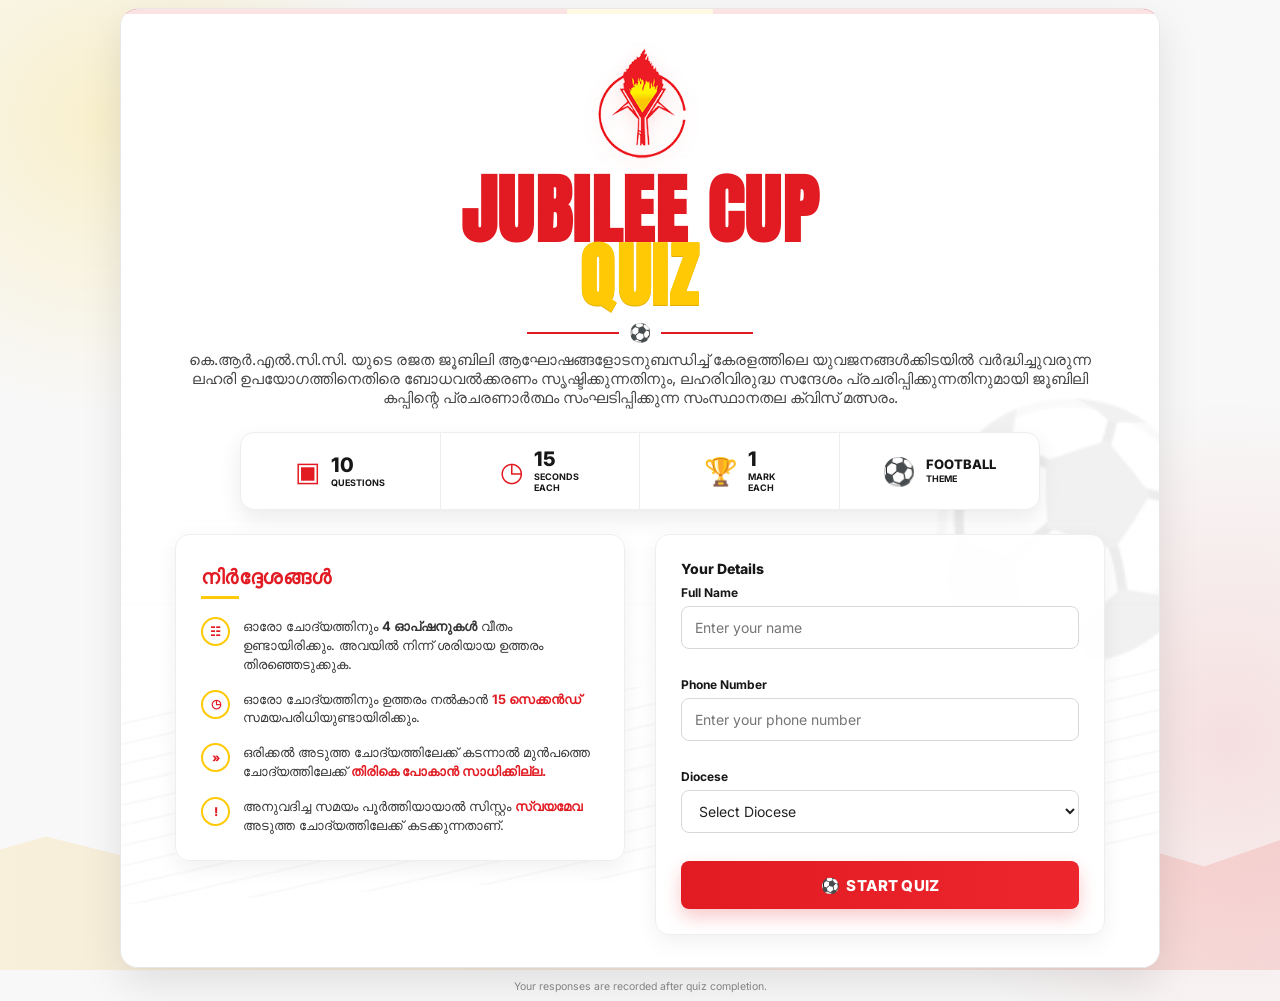
==== jubilee-cup-quiz/index.html @ 4809ac61 "feat: jubilee-cup-quiz" ====
<!DOCTYPE html>
<html lang="en">
<head>
<meta charset="UTF-8">
<meta name="viewport" content="width=device-width, initial-scale=1.0, maximum-scale=1.0, viewport-fit=cover">
<title>Jubilee Cup - Quiz</title>
<style>

@import url('https://fonts.googleapis.com/css2?family=Anton&family=Inter:wght@400;500;600;700;800&display=swap');

:root{
  --red:#e21b23;--red-dark:#bd1118;--yellow:#ffca05;--yellow-soft:#fff8dc;
  --ink:#171717;--muted:#676767;--line:#e5e5e5;--green:#42ad45;
  --card:#fff;--bg:#fafafa;
}
*{box-sizing:border-box}
html,body{margin:0;padding:0}
body{
  min-height:100vh;font-family:Inter,Arial,sans-serif;color:var(--ink);
  background:
    radial-gradient(circle at 8% 12%,rgba(255,202,5,.18),transparent 20%),
    radial-gradient(circle at 96% 74%,rgba(226,27,35,.11),transparent 24%),
    #f8f8f8;
  display:flex;align-items:center;justify-content:center;padding:18px;
}
body:before{
  content:"";position:fixed;z-index:0;inset:auto -8% -70px;height:230px;
  background:linear-gradient(90deg,rgba(255,202,5,.75),rgba(226,27,35,.8));
  clip-path:polygon(0 60%,10% 42%,18% 55%,28% 30%,40% 52%,52% 24%,64% 52%,76% 32%,88% 55%,100% 28%,100% 100%,0 100%);
  opacity:.16;pointer-events:none;
}
.app{width:100%;max-width:1040px;position:relative;z-index:1}
.screen{animation:fadeIn .25s ease}
@keyframes fadeIn{from{opacity:.5;transform:translateY(4px)}to{opacity:1;transform:none}}

.brand-top{display:flex;align-items:center;justify-content:center;gap:10px;margin-bottom:9px}
.logo{width:64px;height:64px;object-fit:contain}
.eyebrow{
  margin:0;text-align:center;font-size:11px;font-weight:800;letter-spacing:.18em;
  text-transform:uppercase;color:var(--red)
}
.brand-inline{display:flex;align-items:center;gap:8px}
.brand-inline .mini-logo{width:32px;height:32px;object-fit:contain}

.card{
  position:relative;background:rgba(255,255,255,.98);border:1px solid #e7e7e7;
  border-radius:18px;overflow:hidden;box-shadow:0 15px 42px rgba(0,0,0,.10);
}
.card:before{
  content:"";position:absolute;left:0;right:0;top:0;height:5px;
  background:linear-gradient(90deg,var(--red) 0 43%,var(--yellow) 43% 57%,var(--red) 57%)
}
.hero-card{min-height:780px;padding:38px 54px 32px}
.hero-bg{
  position:absolute;inset:0;pointer-events:none;overflow:hidden;
  background:
    linear-gradient(to bottom,rgba(255,255,255,.88) 0 45%,rgba(255,255,255,.96) 68%,#fff 100%),
    repeating-linear-gradient(0deg,transparent 0 26px,rgba(0,0,0,.035) 26px 28px);
}
.hero-bg:before{
  content:"⚽";position:absolute;right:-60px;top:370px;font-size:240px;
  opacity:.07;filter:grayscale(1);
}
.hero-bg:after{
  content:"";position:absolute;left:-5%;right:-5%;bottom:90px;height:190px;
  background:repeating-linear-gradient(170deg,transparent 0 17px,rgba(0,0,0,.035) 18px 20px);
  transform:skewY(-3deg);opacity:.6;
}
.hero-content{position:relative;z-index:2}
.hero-logo{
  width:112px;height:112px;margin:0 auto 8px;object-fit:contain;
  filter:drop-shadow(0 5px 9px rgba(226,27,35,.15))
}
.hero-title{
  font-family:Anton,Impact,sans-serif;text-align:center;text-transform:uppercase;
  letter-spacing:.02em;line-height:.9;margin:0;color:var(--red);font-size:76px
}
.hero-title span{display:block;color:var(--yellow);font-size:70px;text-shadow:0 1px 0 #e4ae00}
.hero-rule{display:flex;align-items:center;justify-content:center;gap:10px;margin:15px auto 7px;color:var(--red)}
.hero-rule:before,.hero-rule:after{content:"";height:2px;width:92px;background:var(--red)}
.hero-rule b{font-size:18px}
.hero-subtitle{text-align:center;margin:0 0 25px;color:#444;font-size:15px}

.info-strip{
  display:grid;grid-template-columns:repeat(4,1fr);max-width:800px;margin:0 auto 24px;
  background:#fff;border:1px solid #eee;border-radius:14px;box-shadow:0 9px 22px rgba(0,0,0,.08);overflow:hidden
}
.info-item{display:flex;align-items:center;justify-content:center;gap:10px;padding:16px 10px;border-right:1px solid #eee}
.info-item:last-child{border-right:0}
.info-icon{font-size:27px;color:var(--red)}
.info-value{font-size:20px;font-weight:800;line-height:1}
.info-label{font-size:9px;font-weight:700;text-transform:uppercase;line-height:1.15;margin-top:3px}

.hero-bottom{display:grid;grid-template-columns:1fr 1fr;gap:30px;align-items:start}
.panel{background:rgba(255,255,255,.96);border:1px solid #eee;border-radius:14px;padding:25px;box-shadow:0 7px 22px rgba(0,0,0,.06)}
.panel-title{
  font-family:Anton,Impact,sans-serif;text-transform:uppercase;color:var(--red);
  font-size:20px;letter-spacing:.02em;margin:0 0 18px
}
.panel-title:after{content:"";display:block;width:38px;height:3px;background:var(--yellow);margin-top:5px}
.guidelines{list-style:none;padding:0;margin:0;display:flex;flex-direction:column;gap:16px}
.guidelines li{display:flex;gap:13px;align-items:flex-start;color:#333;font-size:13px;line-height:1.45}
.mark{
  flex:0 0 29px;width:29px;height:29px;border-radius:50%;border:2px solid var(--yellow);
  color:var(--red);display:flex;align-items:center;justify-content:center;font-weight:800;font-size:12px
}
.form-title{font-size:14px;font-weight:800;margin:0 0 8px}
.field{margin-bottom:12px}
.field label{display:block;font-size:12px;font-weight:700;margin-bottom:6px}
.field input,.field select{
  width:100%;height:43px;padding:0 13px;border:1px solid #d8d8d8;border-radius:8px;
  background:#fff;color:#222;font:14px Inter,Arial,sans-serif;outline:none
}
.field input:focus,.field select:focus{border-color:var(--red);box-shadow:0 0 0 3px rgba(226,27,35,.09)}
.field .err{min-height:12px;margin-top:4px;color:#bd1118;font-size:11px}
.btn{
  width:100%;border:0;border-radius:8px;height:48px;padding:0 18px;cursor:pointer;
  font:800 15px Inter,Arial,sans-serif;letter-spacing:.01em
}
.btn-primary{background:linear-gradient(90deg,var(--red),#ed262e);color:#fff;box-shadow:0 8px 18px rgba(226,27,35,.23)}
.btn-primary:hover{filter:brightness(.97);transform:translateY(-1px)}
.btn:disabled{opacity:.5;cursor:not-allowed;transform:none}
.footer-note{text-align:center;color:#888;font-size:10.5px;margin:12px 0 0}
.notice{padding:10px 12px;border-radius:8px;font-size:12px;line-height:1.4;margin-bottom:12px;display:none}
.notice.error{display:block;background:#fff0f0;border:1px solid #f1b4b7;color:#a9181e}
.notice.success{display:block;background:#eef9f0;border:1px solid #b7dfbd;color:#1f7131}
.spinner{width:17px;height:17px;border:2px solid rgba(255,255,255,.35);border-top-color:#fff;border-radius:50%;display:inline-block;vertical-align:-4px;animation:spin .7s linear infinite;margin-right:7px}
@keyframes spin{to{transform:rotate(360deg)}}

/* Quiz */
.quiz-card{max-width:640px;margin:0 auto;padding-bottom:28px}
.quiz-header{
  min-height:66px;padding:0 20px;display:flex;align-items:center;justify-content:space-between;
  color:#fff;background:linear-gradient(90deg,var(--red),#d8151d)
}
.quiz-brand{display:flex;align-items:center;gap:9px;font-family:Anton,Impact,sans-serif;text-transform:uppercase;font-size:20px}
.quiz-brand img{width:36px;height:36px;object-fit:contain;filter:brightness(0) invert(1)}
.quiz-brand span{color:#fff}.quiz-brand b{color:var(--yellow)}
.q-counter{font-size:13px;font-weight:800}
.quiz-body{padding:26px 32px 0}
.progress-dots{display:flex;gap:0;margin:0 0 34px}
.dot{height:8px;flex:1;background:#d8d8d8;position:relative}
.dot:first-child{border-radius:5px 0 0 5px}.dot:last-child{border-radius:0 5px 5px 0}
.dot.done{background:var(--green)}.dot.current{background:var(--red)}
.dot:after{content:"";position:absolute;width:12px;height:12px;border-radius:50%;background:inherit;left:50%;top:50%;transform:translate(-50%,-50%)}
.quiz-meta{display:flex;justify-content:space-between;align-items:center;margin-bottom:14px}
.question-kicker{font-size:10px;text-transform:uppercase;font-weight:800;color:#777}
.timer-ring{width:62px;height:62px;border-radius:50%;position:relative;display:flex;align-items:center;justify-content:center;background:#fff}
.timer-ring svg{position:absolute;inset:0;transform:rotate(-90deg)}
.timer-ring .num{font-size:20px;font-weight:800;color:var(--red);z-index:1}
.timer-ring.warn .num{color:#bd1118}
.question-text{font-size:22px;line-height:1.3;font-weight:800;margin:0 0 22px;max-width:530px}
.options{display:flex;flex-direction:column;gap:10px}
.option{
  min-height:54px;display:flex;align-items:center;gap:15px;border:1px solid #ddd;
  border-radius:9px;background:#fff;padding:10px 14px;text-align:left;color:#222;font:14px Inter,Arial,sans-serif;
  cursor:pointer;transition:.15s;box-shadow:0 2px 5px rgba(0,0,0,.025)
}
.option:hover{border-color:var(--red);background:#fff9f9}
.option .letter{
  width:31px;height:31px;flex:0 0 31px;border-radius:50%;border:2px solid var(--yellow);
  display:flex;align-items:center;justify-content:center;font-weight:800;color:#b7141a
}
.option.selected{border-color:var(--red);background:#fff1f1}
.option.selected .letter{background:var(--red);border-color:var(--red);color:#fff}
.option:disabled{cursor:default}
.quiz-foot{height:70px;margin-top:30px;background:linear-gradient(0deg,#fff4f4,transparent);position:relative;overflow:hidden}
.quiz-foot:after{content:"";position:absolute;left:0;right:0;bottom:-55px;height:105px;background:rgba(226,27,35,.12);clip-path:polygon(0 58%,10% 45%,20% 58%,30% 35%,40% 60%,50% 42%,60% 62%,70% 38%,80% 58%,90% 43%,100% 56%,100% 100%,0 100%)}

/* Results */
.result-card{max-width:640px;margin:0 auto;padding:38px 32px 24px;text-align:center;overflow:hidden}
.confetti{position:absolute;inset:0;pointer-events:none;opacity:.9;background:
  radial-gradient(circle at 12% 10%,var(--yellow) 0 3px,transparent 4px),
  radial-gradient(circle at 82% 8%,var(--red) 0 3px,transparent 4px),
  radial-gradient(circle at 25% 25%,var(--red) 0 2px,transparent 3px),
  radial-gradient(circle at 75% 25%,var(--yellow) 0 2px,transparent 3px),
  radial-gradient(circle at 7% 60%,var(--yellow) 0 3px,transparent 4px),
  radial-gradient(circle at 94% 65%,var(--red) 0 3px,transparent 4px)
}
.result-logo{width:100px;height:100px;object-fit:contain;margin-bottom:8px}
.result-title{font-family:Anton,Impact,sans-serif;text-transform:uppercase;color:var(--red);font-size:38px;margin:0 0 5px}
.result-subtitle{margin:0;color:#444;font-size:14px}
.score-box{margin:22px auto 10px;max-width:390px;padding:20px;border-radius:13px;border:1px solid #eee;box-shadow:0 5px 16px rgba(0,0,0,.06);position:relative}
.score-label{font-size:10px;font-weight:800;text-transform:uppercase;color:#777}
.score{font-family:Anton,Impact,sans-serif;font-size:78px;line-height:.95;color:var(--red);margin:3px 0}
.score small{font-family:Inter,Arial,sans-serif;color:#888;font-size:27px}
.stat-grid{display:grid;grid-template-columns:repeat(3,1fr);max-width:470px;margin:0 auto 22px;border:1px solid #eee;border-radius:12px;overflow:hidden}
.stat{padding:13px 8px;border-right:1px solid #eee}.stat:last-child{border-right:0}
.stat .icon{font-size:22px}.stat .val{font-size:16px;font-weight:800;margin-top:3px}.stat .lbl{font-size:9px;text-transform:uppercase;color:#777;margin-top:2px}
.btn-secondary{background:#fff;border:1.5px solid var(--red);color:var(--red)}
.btn-secondary:hover{background:#fff5f5}
.result-foot{height:62px;margin:22px -32px -24px;background:linear-gradient(90deg,rgba(255,202,5,.9),rgba(226,27,35,.9));clip-path:polygon(0 50%,8% 32%,16% 52%,25% 30%,35% 55%,45% 35%,55% 58%,65% 32%,75% 54%,85% 33%,100% 52%,100% 100%,0 100%)}

.hidden{display:none!important}

@media(max-width:760px){
  body{padding:10px}.hero-card{padding:30px 20px 24px;min-height:0}
  .hero-title{font-size:55px}.hero-title span{font-size:50px}
  .hero-logo{width:90px;height:90px}
  .info-strip{grid-template-columns:repeat(2,1fr)}
  .info-item:nth-child(2){border-right:0}.info-item:nth-child(-n+2){border-bottom:1px solid #eee}
  .hero-bottom{grid-template-columns:1fr;gap:16px}
  .quiz-body{padding:24px 20px 0}.question-text{font-size:20px}
}
@media(max-width:460px){
  body{padding:6px}.hero-title{font-size:43px}.hero-title span{font-size:40px}.hero-card{border-radius:12px}
  .info-item{padding:13px 6px}.info-icon{font-size:23px}.info-value{font-size:17px}
  .panel{padding:19px}.quiz-header{padding:0 14px}.quiz-brand{font-size:17px}.q-counter{font-size:11px}
  .stat-grid{grid-template-columns:1fr}.stat{border-right:0;border-bottom:1px solid #eee}.stat:last-child{border-bottom:0}
}


/* Mobile-first refinements */
html{width:100%;overflow-x:hidden}
body{width:100%;max-width:100%;overflow-x:hidden;padding:8px}
.app{width:100%;max-width:1040px;min-width:0}
.card{max-width:100%;min-width:0}

@media (max-width:760px){
  body{padding:6px;display:block}
  .app{margin:0 auto;width:100%}

  /* Welcome */
  .hero-card{
    width:100%;padding:24px 14px 18px;border-radius:14px;
    min-height:0;overflow:hidden
  }
  .hero-logo{width:76px;height:76px;margin-bottom:4px}
  .eyebrow{font-size:9px;letter-spacing:.12em}
  .hero-title{
    font-size:43px;line-height:.88;letter-spacing:.01em;
    word-break:normal
  }
  .hero-title span{font-size:39px}
  .hero-rule{margin:11px auto 5px}
  .hero-rule:before,.hero-rule:after{width:55px}
  .hero-subtitle{font-size:13px;margin-bottom:17px}

  .info-strip{
    width:100%;grid-template-columns:repeat(2,minmax(0,1fr));
    margin-bottom:15px;border-radius:11px
  }
  .info-item{
    min-width:0;padding:11px 5px;gap:6px;
    justify-content:center
  }
  .info-item:nth-child(2){border-right:0}
  .info-item:nth-child(-n+2){border-bottom:1px solid #eee}
  .info-icon{font-size:20px}
  .info-value{font-size:16px}
  .info-label{font-size:7px}
  .info-item:last-child .info-value{font-size:10px}

  .hero-bottom{
    display:flex;flex-direction:column;gap:12px;width:100%
  }
  .panel{
    width:100%;padding:16px;border-radius:11px
  }
  .panel-title{font-size:17px;margin-bottom:13px}
  .guidelines{gap:12px}
  .guidelines li{font-size:12px;gap:9px}
  .mark{flex-basis:25px;width:25px;height:25px;font-size:10px}

  .field{margin-bottom:10px}
  .field label{font-size:11px}
  .field input,.field select{height:42px;font-size:13px}
  .btn{height:46px;font-size:14px}

  .footer-note{font-size:9px;margin:8px 0}

  /* Quiz */
  .quiz-card{width:100%;border-radius:12px}
  .quiz-header{
    min-height:56px;height:56px;padding:0 11px
  }
  .quiz-brand{font-size:15px;gap:6px}
  .quiz-brand img{width:29px;height:29px}
  .q-counter{font-size:10px;white-space:nowrap}
  .quiz-body{padding:18px 14px 0}
  .progress-dots{margin-bottom:24px}
  .dot{height:6px}
  .dot:after{width:10px;height:10px}
  .quiz-meta{margin-bottom:10px}
  .question-kicker{font-size:9px}
  .timer-ring{width:54px;height:54px;flex:0 0 54px}
  .timer-ring svg{width:54px;height:54px}
  .timer-ring .num{font-size:17px}
  .question-text{
    font-size:19px;line-height:1.35;
    margin-bottom:17px;overflow-wrap:anywhere
  }
  .options{gap:8px}
  .option{
    min-height:49px;padding:8px 10px;gap:10px;
    font-size:13px;border-radius:8px
  }
  .option .letter{
    width:28px;height:28px;flex-basis:28px;font-size:12px
  }
  .quiz-foot{height:48px;margin-top:20px}

  /* Result */
  .result-card{
    width:100%;padding:28px 14px 18px;border-radius:12px
  }
  .result-logo{width:76px;height:76px;margin-bottom:4px}
  .result-title{font-size:30px;line-height:1}
  .result-subtitle{font-size:12px}
  .score-box{
    width:100%;max-width:320px;margin:17px auto 9px;padding:15px
  }
  .score{font-size:64px}
  .score small{font-size:22px}
  .stat-grid{
    width:100%;max-width:none;
    grid-template-columns:repeat(3,minmax(0,1fr));
    margin-bottom:15px
  }
  .stat{padding:10px 3px}
  .stat .icon{font-size:18px}
  .stat .val{font-size:13px}
  .stat .lbl{font-size:7px}
  .result-foot{height:45px;margin:16px -14px -18px}
}

@media (max-width:380px){
  body{padding:4px}
  .hero-card{padding:20px 11px 15px}
  .hero-logo{width:68px;height:68px}
  .hero-title{font-size:37px}
  .hero-title span{font-size:34px}
  .hero-subtitle{font-size:12px}
  .info-item{padding:9px 3px}
  .info-icon{font-size:18px}
  .info-value{font-size:14px}
  .info-label{font-size:6px}
  .panel{padding:13px}
  .guidelines li{font-size:11px}
  .quiz-header{padding:0 9px}
  .quiz-brand{font-size:13px}
  .quiz-brand img{width:26px;height:26px}
  .quiz-body{padding:15px 11px 0}
  .question-text{font-size:17px}
  .option{font-size:12px;min-height:46px}
  .result-title{font-size:27px}
}

@media (max-width:320px){
  .hero-title{font-size:33px}
  .hero-title span{font-size:30px}
  .hero-logo{width:62px;height:62px}
  .info-value{font-size:13px}
  .quiz-brand{font-size:11px}
  .q-counter{font-size:9px}
  .question-text{font-size:16px}
  .option{font-size:11px}
}


.submit-loading{
  position:fixed;inset:0;z-index:99999;background:rgba(255,255,255,.97);
  display:flex;align-items:center;justify-content:center;padding:20px;
}
.submit-loading.hidden{display:none!important}
.submit-loading-card{
  width:min(390px,100%);text-align:center;background:#fff;border:1px solid #eee;
  border-radius:18px;padding:32px 24px;box-shadow:0 18px 55px rgba(0,0,0,.14);
  position:relative;overflow:hidden
}
.submit-loading-card:before{
  content:"";position:absolute;top:0;left:0;right:0;height:5px;
  background:linear-gradient(90deg,#e21b23 0 43%,#ffca05 43% 57%,#e21b23 57%)
}
.submit-football{font-size:48px;line-height:1;margin-bottom:10px;animation:footballPulse 1.2s ease-in-out infinite}
.submit-spinner{
  width:42px;height:42px;margin:0 auto 18px;border:4px solid #f0dfe0;
  border-top-color:#e21b23;border-radius:50%;animation:submitSpin .75s linear infinite
}
.submit-loading-card h2{
  margin:0 0 7px;font-family:Anton,Impact,sans-serif;text-transform:uppercase;
  color:#e21b23;font-size:25px;letter-spacing:.02em
}
.submit-loading-card p{margin:0 0 17px;color:#444;font-size:13px}
.submit-loading-card small{display:block;margin-top:12px;color:#888;font-size:10px}
.submit-progress{height:7px;background:#eee;border-radius:10px;overflow:hidden}
.submit-progress span{
  display:block;height:100%;width:15%;border-radius:10px;
  background:linear-gradient(90deg,#e21b23,#ffca05);transition:width .5s ease
}
@keyframes submitSpin{to{transform:rotate(360deg)}}
@keyframes footballPulse{50%{transform:translateY(-4px) rotate(8deg)}}

</style>
</head>
<body>

<div id="submit-loading" class="submit-loading hidden" aria-live="polite" aria-busy="true">
  <div class="submit-loading-card">
    <div class="submit-football">⚽</div>
    <div class="submit-spinner"></div>
    <h2>Submitting Your Quiz</h2>
    <p id="submit-loading-text">Saving your answers...</p>
    <div class="submit-progress"><span id="submit-progress-bar"></span></div>
    <small>Please don't close or refresh this page.</small>
  </div>
</div>

<div class="app">
  <div id="screen-intro" class="screen">
    <div class="card hero-card">
      <div class="hero-bg"></div>
      <div class="hero-content">
        <div class="brand-top">
          <img class="hero-logo" src="../imgs/kcym_logo.png" alt="KCYM Logo">
        </div>
        <h1 class="hero-title">JUBILEE CUP<span>QUIZ</span></h1>
        <div class="hero-rule"><b>⚽</b></div>
        <p class="hero-subtitle">
            കെ.ആർ.എൽ.സി.സി. യുടെ രജത ജൂബിലി ആഘോഷങ്ങളോടനുബന്ധിച്ച് കേരളത്തിലെ യുവജനങ്ങൾക്കിടയിൽ വർദ്ധിച്ചുവരുന്ന ലഹരി
            ഉപയോഗത്തിനെതിരെ ബോധവൽക്കരണം സൃഷ്ടിക്കുന്നതിനും, ലഹരിവിരുദ്ധ സന്ദേശം പ്രചരിപ്പിക്കുന്നതിനുമായി ജൂബിലി കപ്പിന്റെ പ്രചരണാർത്ഥം
            സംഘടിപ്പിക്കുന്ന സംസ്ഥാനതല ക്വിസ് മത്സരം.
        </p>

        <div class="info-strip">
          <div class="info-item"><span class="info-icon">▣</span><div><div class="info-value">10</div><div class="info-label">Questions</div></div></div>
          <div class="info-item"><span class="info-icon">◷</span><div><div class="info-value">15</div><div class="info-label">Seconds<br>Each</div></div></div>
          <div class="info-item"><span class="info-icon">🏆</span><div><div class="info-value">1</div><div class="info-label">Mark<br>Each</div></div></div>
          <div class="info-item"><span class="info-icon">⚽</span><div><div class="info-value" style="font-size:13px">FOOTBALL</div><div class="info-label">Theme</div></div></div>
        </div>

        <div class="hero-bottom">
          <div class="panel">
            <h2 class="panel-title">നിർദ്ദേശങ്ങൾ</h2>
            <ul class="guidelines">
              <li>
                <span class="mark">☷</span>
                <span>
                    ഓരോ ചോദ്യത്തിനും <b>4 ഓപ്ഷനുകൾ</b> വീതം ഉണ്ടായിരിക്കും. അവയിൽ നിന്ന് ശരിയായ ഉത്തരം തിരഞ്ഞെടുക്കുക.
                </span>
            </li>
              <li>
                <span class="mark">◷</span>
                <span>
                    ഓരോ ചോദ്യത്തിനും ഉത്തരം നൽകാൻ <b style="color:var(--red)">15 സെക്കൻഡ്</b> സമയപരിധിയുണ്ടായിരിക്കും.
                </span>
            </li>
              <li>
                <span class="mark">»</span>
                <span>
                    ഒരിക്കൽ അടുത്ത ചോദ്യത്തിലേക്ക് കടന്നാൽ മുൻപത്തെ ചോദ്യത്തിലേക്ക് <b style="color:var(--red)">തിരികെ പോകാൻ സാധിക്കില്ല.</b>
                </span>
            </li>
              <li>
                <span class="mark">!</span>
                <span>
                    അനുവദിച്ച സമയം പൂർത്തിയായാൽ സിസ്റ്റം <b style="color:var(--red)">സ്വയമേവ</b> അടുത്ത ചോദ്യത്തിലേക്ക് കടക്കുന്നതാണ്.
                </span>
            </li>
            </ul>
          </div>

          <div class="panel">
            <p class="form-title">Your Details</p>
            <div id="intro-notice" class="notice"></div>
            <div class="field"><label for="inp-name">Full Name</label><input id="inp-name" type="text" maxlength="100" placeholder="Enter your name" autocomplete="name"><div class="err" id="err-name"></div></div>
            <div class="field"><label for="inp-mobile">Phone Number</label><input id="inp-mobile" type="tel" inputmode="numeric" maxlength="10" placeholder="Enter your phone number" autocomplete="tel"><div class="err" id="err-mobile"></div></div>
            <div class="field"><label for="inp-diocese">Diocese</label><select id="inp-diocese"><option value="">Select Diocese</option><option>Alleppey</option><option>Calicut</option><option>Cochin</option><option>Kannur</option><option>Kottapuram</option><option>Neyyattinkara</option><option>Punalur</option><option>Quilon</option><option>Sultanpet</option><option>Trivandrum</option><option>Verapoly</option><option>Vijayapuram</option></select><div class="err" id="err-diocese"></div></div>
            <button class="btn btn-primary" id="btn-start">⚽ &nbsp;START QUIZ</button>
          </div>
        </div>
      </div>
    </div>
    <p class="footer-note">Your responses are recorded after quiz completion.</p>
  </div>

  <div id="screen-quiz" class="screen hidden">
    <div class="card quiz-card">
      <div class="quiz-header">
        <div class="quiz-brand"><img src="../imgs/kcym_logo.png" alt=""><span>JUBILEE CUP <b>QUIZ</b></span></div>
        <span class="q-counter">Q <b id="q-current">1</b> / <span id="q-total">10</span></span>
      </div>
      <div class="quiz-body">
        <div class="progress-dots" id="progress-dots"></div>
        <div class="quiz-meta">
          <span class="question-kicker">Question <span id="q-current-label">1</span> of <span id="q-total-label">10</span></span>
          <div class="timer-ring" id="timer-ring">
            <svg width="62" height="62" viewBox="0 0 62 62">
              <circle cx="31" cy="31" r="27" fill="none" stroke="#e9e9e9" stroke-width="4"/>
              <circle id="timer-arc" cx="31" cy="31" r="27" fill="none" stroke="#e21b23" stroke-width="4" stroke-linecap="round" stroke-dasharray="169.6" stroke-dashoffset="0"/>
            </svg>
            <span class="num" id="timer-num">15</span>
          </div>
        </div>
        <p class="question-text" id="question-text"></p>
        <div class="options" id="options-container"></div>
      </div>
      <div class="quiz-foot"></div>
    </div>
    <p class="footer-note">Your answer will be submitted immediately.</p>
  </div>

  <div id="screen-result" class="screen hidden">
    <div class="card result-card">
      <div class="confetti"></div>
      <img class="result-logo" src="../imgs/kcym_logo.png" alt="KCYM Logo">
      <h1 class="result-title">QUIZ COMPLETE!</h1>
      <p class="result-subtitle">Great effort! Keep the spirit high!</p>
      <div class="score-box">
        <div class="score-label">Your Score</div>
        <div class="score"><span id="res-score">0</span></div>
        <p style="display:none">
          <span id="res-name">Participant</span>
          <span id="res-time">0s</span>
        </p>
      </div>
      <div id="result-notice" class="notice success">Your responses have been recorded successfully. Thank you for participating!</div>
      <div class="result-foot"></div>
    </div>
    <p class="footer-note">This quiz allows only one attempt per mobile number.</p>
  </div>


<script>
/* Basic page-protection UI controls.
   Note: browser DevTools cannot be completely prevented from being opened.
*/
(function () {
  // Disable context menu / right-click.
  document.addEventListener("contextmenu", function (e) {
    e.preventDefault();
    return false;
  }, { capture: true });

  // Disable common keyboard shortcuts used to open DevTools/view source.
  document.addEventListener("keydown", function (e) {
    const key = String(e.key).toLowerCase();

    const blocked =
      key === "f12" ||
      (e.ctrlKey && e.shiftKey && ["i", "j", "c"].includes(key)) ||
      (e.metaKey && e.altKey && ["i", "j", "c"].includes(key)) ||
      (e.ctrlKey && key === "u") ||
      (e.metaKey && key === "u");

    if (blocked) {
      e.preventDefault();
      e.stopPropagation();
      return false;
    }
  }, { capture: true });

  // Disable text selection on the page, except form controls.
  document.addEventListener("selectstart", function (e) {
    const tag = e.target && e.target.tagName;
    if (!["INPUT", "TEXTAREA", "SELECT"].includes(tag)) {
      e.preventDefault();
    }
  }, { capture: true });

  // Prevent dragging images.
  document.addEventListener("dragstart", function (e) {
    if (e.target && e.target.tagName === "IMG") {
      e.preventDefault();
    }
  }, { capture: true });
})();
</script>

<script>
/* Paste your deployed Google Apps Script Web App URL here. */
const API_URL = "https://script.google.com/macros/s/AKfycbw7rZsvE698uBPr7LwIk7a8lbgIe1WkwBy0f4GqehYVE4Ifc18zSR1Aho5TY3piiqhb/exec";
const TIME_PER_QUESTION = 15;
const RING_CIRCUMFERENCE = 169.6;
const LETTERS = ["A","B","C","D"];

let QUESTIONS = [];

let participant={name:"",mobile:"",diocese:""};
let currentIndex=0, answers=[], timerInterval=null, timeLeft=TIME_PER_QUESTION, questionStartedAt=0, quizStartedAt=0, locked=false;

const $=id=>document.getElementById(id);
const screens={intro:$("screen-intro"),quiz:$("screen-quiz"),result:$("screen-result")};

$("inp-mobile").addEventListener("input",e=>{e.target.value=e.target.value.replace(/\D/g,"").slice(0,10)});

$("btn-start").addEventListener("click",async()=>{
  clearErrors();
  const name=$("inp-name").value.trim(), mobile=$("inp-mobile").value.trim(), diocese=$("inp-diocese").value;
  let ok=true;
  if(!name){$("err-name").textContent="Please enter your name.";ok=false}
  if(!/^[0-9]{10}$/.test(mobile)){$("err-mobile").textContent="Please enter a valid 10-digit mobile number.";ok=false}
  if(!diocese){$("err-diocese").textContent="Please select your diocese.";ok=false}
  if(!ok)return;

  participant={name,mobile,diocese};
  const btn=$("btn-start");
  btn.disabled=true;
  btn.innerHTML='<span class="spinner"></span>Checking...';
  try{
    const status=await checkMobile(mobile);
    if(status.exists){
      showNotice("intro-notice","You have already participated in this quiz. Only one attempt is allowed per mobile number.","error");
      btn.disabled=false;btn.textContent="Start Quiz";return;
    }
    startQuiz();
  }catch(e){
    showNotice("intro-notice","Unable to connect to the quiz server. Please check your internet connection and try again.","error");
    btn.disabled=false;btn.textContent="Start Quiz";
  }
});

async function checkMobile(mobile){
  const url=API_URL+"?action=check&mobile="+encodeURIComponent(mobile);
  const r=await fetch(url,{method:"GET"});
  if(!r.ok)throw new Error("check failed");
  return await r.json();
}

async function startQuiz(){
  const btn=$("btn-start");
  btn.disabled=true;
  btn.innerHTML='<span class="spinner"></span>Loading questions...';
  try{
    const data=await getRandomQuestions();
    if(!data.success || !Array.isArray(data.questions) || data.questions.length!==10){
      throw new Error(data.message||"Could not load questions");
    }
    QUESTIONS=data.questions;
    currentIndex=0;
    answers=[];
    quizStartedAt=Date.now();
    screens.intro.classList.add("hidden");
    screens.quiz.classList.remove("hidden");
    buildProgressDots();
    renderQuestion();
    history.pushState(null,"",location.href);
  }catch(e){
    showNotice("intro-notice","Unable to load the quiz questions. Please try again.","error");
    btn.disabled=false;
    btn.textContent="Start Quiz";
  }
}
async function getRandomQuestions(){
  if(API_URL.includes("PASTE_YOUR")) throw new Error("API URL not configured");
  const url=API_URL+"?action=get_questions";
  const r=await fetch(url,{method:"GET"});
  if(!r.ok)throw new Error("question load failed");
  return await r.json();
}
window.addEventListener("popstate",()=>history.pushState(null,"",location.href));

function buildProgressDots(){const w=$("progress-dots");w.innerHTML="";QUESTIONS.forEach((_,i)=>{const d=document.createElement("div");d.className="dot";d.id="dot-"+i;w.appendChild(d)})}
function updateProgressDots(){QUESTIONS.forEach((_,i)=>{const d=$("dot-"+i);d.className="dot";if(i<currentIndex)d.classList.add("done");else if(i===currentIndex)d.classList.add("current")})}

function renderQuestion(){
  locked=false;const item=QUESTIONS[currentIndex];
  $("q-current").textContent=currentIndex+1;$("q-total").textContent=QUESTIONS.length;
  if($("q-current-label"))$("q-current-label").textContent=currentIndex+1;
  if($("q-total-label"))$("q-total-label").textContent=QUESTIONS.length;
  $("question-text").textContent=item.q;updateProgressDots();
  const c=$("options-container");c.innerHTML="";
  item.options.forEach((opt,i)=>{
    const b=document.createElement("button");b.className="option";
    const letter=document.createElement("span");letter.className="letter";letter.textContent=LETTERS[i];
    const text=document.createElement("span");text.textContent=opt;b.append(letter,text);
    b.addEventListener("click",()=>selectAnswer(i));c.appendChild(b);
  });
  timeLeft=TIME_PER_QUESTION;questionStartedAt=Date.now();updateTimerDisplay();
  clearInterval(timerInterval);timerInterval=setInterval(tick,1000);
}
function tick(){timeLeft--;updateTimerDisplay();if(timeLeft<=0){clearInterval(timerInterval);selectAnswer(null)}}
function updateTimerDisplay(){
  $("timer-num").textContent=Math.max(timeLeft,0);
  $("timer-arc").setAttribute("stroke-dashoffset",String(RING_CIRCUMFERENCE*(1-Math.max(timeLeft,0)/TIME_PER_QUESTION)));
  $("timer-ring").classList.toggle("warn",timeLeft<=10);
}
function selectAnswer(selectedIndex){
  if(locked)return;
  locked=true;
  clearInterval(timerInterval);

  const item=QUESTIONS[currentIndex];
  const elapsed=Math.min(TIME_PER_QUESTION,Math.max(0,Math.round((Date.now()-questionStartedAt)/1000)));

  answers.push({
    questionId:item.id,
    selectedAnswer:selectedIndex===null?"Skipped":LETTERS[selectedIndex],
    timeTakenSeconds:elapsed
  });

  document.querySelectorAll("#options-container .option").forEach(b=>b.disabled=true);
  setTimeout(()=>{
    currentIndex++;
    if(currentIndex<QUESTIONS.length) renderQuestion();
    else finishQuiz();
  },220);
}


function showSubmitLoading(message, progress){
  const overlay=$("submit-loading");
  if(!overlay)return;
  overlay.classList.remove("hidden");
  $("submit-loading-text").textContent=message;
  $("submit-progress-bar").style.width=Math.max(8,Math.min(100,progress))+"%";
}
function updateSubmitLoading(message, progress){
  if(!$("submit-loading"))return;
  $("submit-loading-text").textContent=message;
  $("submit-progress-bar").style.width=Math.max(8,Math.min(100,progress))+"%";
}

async function finishQuiz(){
  clearInterval(timerInterval);

  // Keep the quiz/results hidden while the final submission is in progress.
  screens.quiz.classList.add("hidden");
  screens.result.classList.add("hidden");

  const clientTotalTimeSeconds=Math.round((Date.now()-quizStartedAt)/1000);

  showSubmitLoading("Preparing your answers...",15);

  const record={
    name:participant.name,
    mobile:participant.mobile,
    diocese:participant.diocese,
    totalQuestions:QUESTIONS.length,
    clientTotalTimeSeconds,
    answers:answers.map(a=>({
      questionId:a.questionId,
      selectedAnswer:a.selectedAnswer,
      timeTakenSeconds:a.timeTakenSeconds
    }))
  };

  try{
    updateSubmitLoading("Pushing your answers to the server...",35);

    // Give the browser a moment to render the loading state before the request.
    await new Promise(resolve=>setTimeout(resolve,120));

    const response=await submitResult(record);

    updateSubmitLoading("Saving your result...",70);
    await new Promise(resolve=>setTimeout(resolve,180));

    if(response.status==="duplicate"){
      updateSubmitLoading("Checking your previous submission...",90);
      await new Promise(resolve=>setTimeout(resolve,180));

      $("res-name").textContent=participant.name;
      $("res-score").textContent="-";
      $("res-time").textContent=formatDuration(clientTotalTimeSeconds);
      $("result-notice").className="notice error";
      $("result-notice").style.display="block";
      $("result-notice").textContent="This mobile number has already been submitted. Your previous submission remains valid.";

      $("submit-loading").classList.add("hidden");
      screens.result.classList.remove("hidden");
      return;
    }

    if(!response.success)throw new Error(response.message||"Submission failed");

    updateSubmitLoading("Loading your final result...",90);

    // Populate every result field before revealing the result screen.
    $("res-name").textContent=participant.name;
    $("res-score").innerHTML=response.totalMarks+"<small>/"+response.totalQuestions+"</small>";
    $("res-time").textContent=formatDuration(response.totalTimeSeconds);

    if($("res-correct"))$("res-correct").textContent=response.totalMarks;
    if($("res-accuracy"))$("res-accuracy").textContent=Math.round((response.totalMarks/response.totalQuestions)*100)+"%";

    $("result-notice").className="notice success";
    $("result-notice").style.display="block";
    $("result-notice").textContent="Your responses have been recorded successfully. Thank you for participating!";

    await new Promise(resolve=>setTimeout(resolve,250));

    $("submit-progress-bar").style.width="100%";
    $("submit-loading-text").textContent="Done!";

    await new Promise(resolve=>setTimeout(resolve,300));

    $("submit-loading").classList.add("hidden");
    screens.result.classList.remove("hidden");

  }catch(e){
    console.error("Quiz submission failed:",e);

    updateSubmitLoading("We couldn't confirm your submission.",100);

    $("res-name").textContent=participant.name;
    $("res-score").textContent="-";
    $("res-time").textContent=formatDuration(clientTotalTimeSeconds);
    $("result-notice").className="notice error";
    $("result-notice").style.display="block";
    $("result-notice").textContent="We could not confirm the submission. Please keep this page open and contact the quiz organizer.";

    // Show the result/error screen after the request has completed/failed.
    await new Promise(resolve=>setTimeout(resolve,700));
    $("submit-loading").classList.add("hidden");
    screens.result.classList.remove("hidden");
  }
}

async function submitResult(record){
  if(API_URL.includes("PASTE_YOUR")) return {success:true};
  const r=await fetch(API_URL,{method:"POST",headers:{"Content-Type":"text/plain;charset=utf-8"},body:JSON.stringify({action:"submit",record})});
  if(!r.ok)throw new Error("submit failed");
  return await r.json();
}

function clearErrors(){["err-name","err-mobile","err-diocese"].forEach(id=>$(id).textContent="");$("intro-notice").style.display="none"}
function showNotice(id,text,type){const e=$(id);e.textContent=text;e.className="notice "+type;e.style.display="block"}
function formatDuration(s){const m=Math.floor(s/60),sec=s%60;return m>0?m+"m "+sec+"s":sec+"s"}

window.addEventListener("beforeunload",e=>{
  if(!screens.quiz.classList.contains("hidden")){e.preventDefault();e.returnValue=""}
});
</script>
</body>
</html>
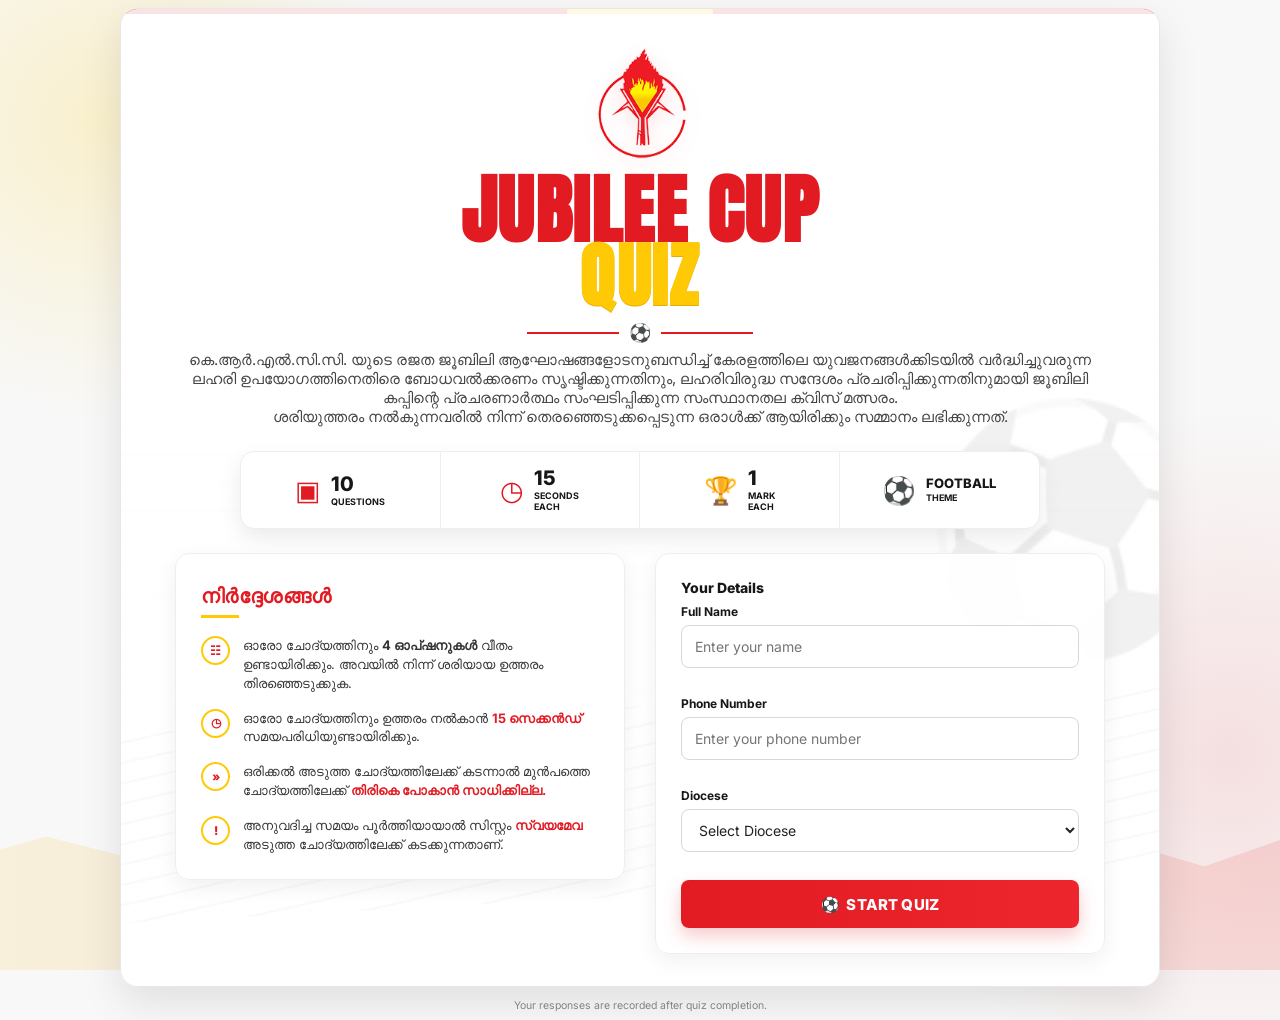
==== commit 63555d3c: "Update quiz description with prize details Added additional information about the quiz prize." ====
--- a/jubilee-cup-quiz/index.html
+++ b/jubilee-cup-quiz/index.html
@@ -419,7 +419,8 @@
         <p class="hero-subtitle">
             കെ.ആർ.എൽ.സി.സി. യുടെ രജത ജൂബിലി ആഘോഷങ്ങളോടനുബന്ധിച്ച് കേരളത്തിലെ യുവജനങ്ങൾക്കിടയിൽ വർദ്ധിച്ചുവരുന്ന ലഹരി
             ഉപയോഗത്തിനെതിരെ ബോധവൽക്കരണം സൃഷ്ടിക്കുന്നതിനും, ലഹരിവിരുദ്ധ സന്ദേശം പ്രചരിപ്പിക്കുന്നതിനുമായി ജൂബിലി കപ്പിന്റെ പ്രചരണാർത്ഥം
-            സംഘടിപ്പിക്കുന്ന സംസ്ഥാനതല ക്വിസ് മത്സരം.
+            സംഘടിപ്പിക്കുന്ന സംസ്ഥാനതല ക്വിസ് മത്സരം. <br>
+            ശരിയുത്തരം നൽകുന്നവരിൽ നിന്ന് തെരഞ്ഞെടുക്കപ്പെടുന്ന ഒരാൾക്ക് ആയിരിക്കും സമ്മാനം ലഭിക്കുന്നത്.
         </p>
 
         <div class="info-strip">
@@ -823,4 +824,4 @@
 });
 </script>
 </body>
-</html>+</html>
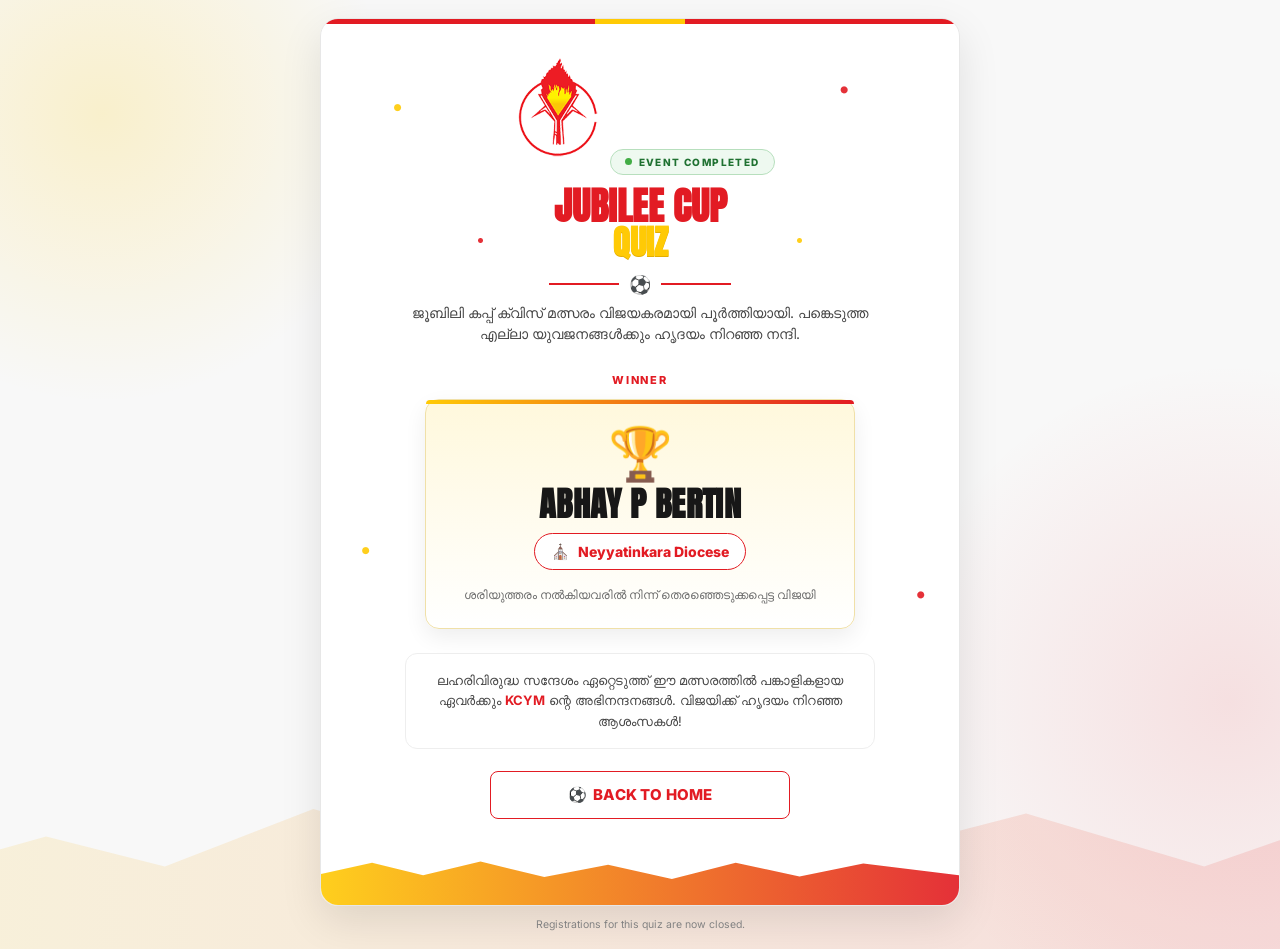
==== commit c21bc99e: "feat: jubilee-cup-quiz/completed.html" ====
--- a/jubilee-cup-quiz/index.html
+++ b/jubilee-cup-quiz/index.html
@@ -4,6 +4,16 @@
 <meta charset="UTF-8">
 <meta name="viewport" content="width=device-width, initial-scale=1.0, maximum-scale=1.0, viewport-fit=cover">
 <title>Jubilee Cup - Quiz</title>
+
+<script>
+(function () {
+  const QUIZ_CLOSED = true;
+  if (QUIZ_CLOSED && !/completed\.html$/i.test(location.pathname)) {
+    location.replace("completed.html");
+  }
+})();
+</script>
+<noscript><meta http-equiv="refresh" content="0; url=completed.html"></noscript>
 <style>
 
 @import url('https://fonts.googleapis.com/css2?family=Anton&family=Inter:wght@400;500;600;700;800&display=swap');
